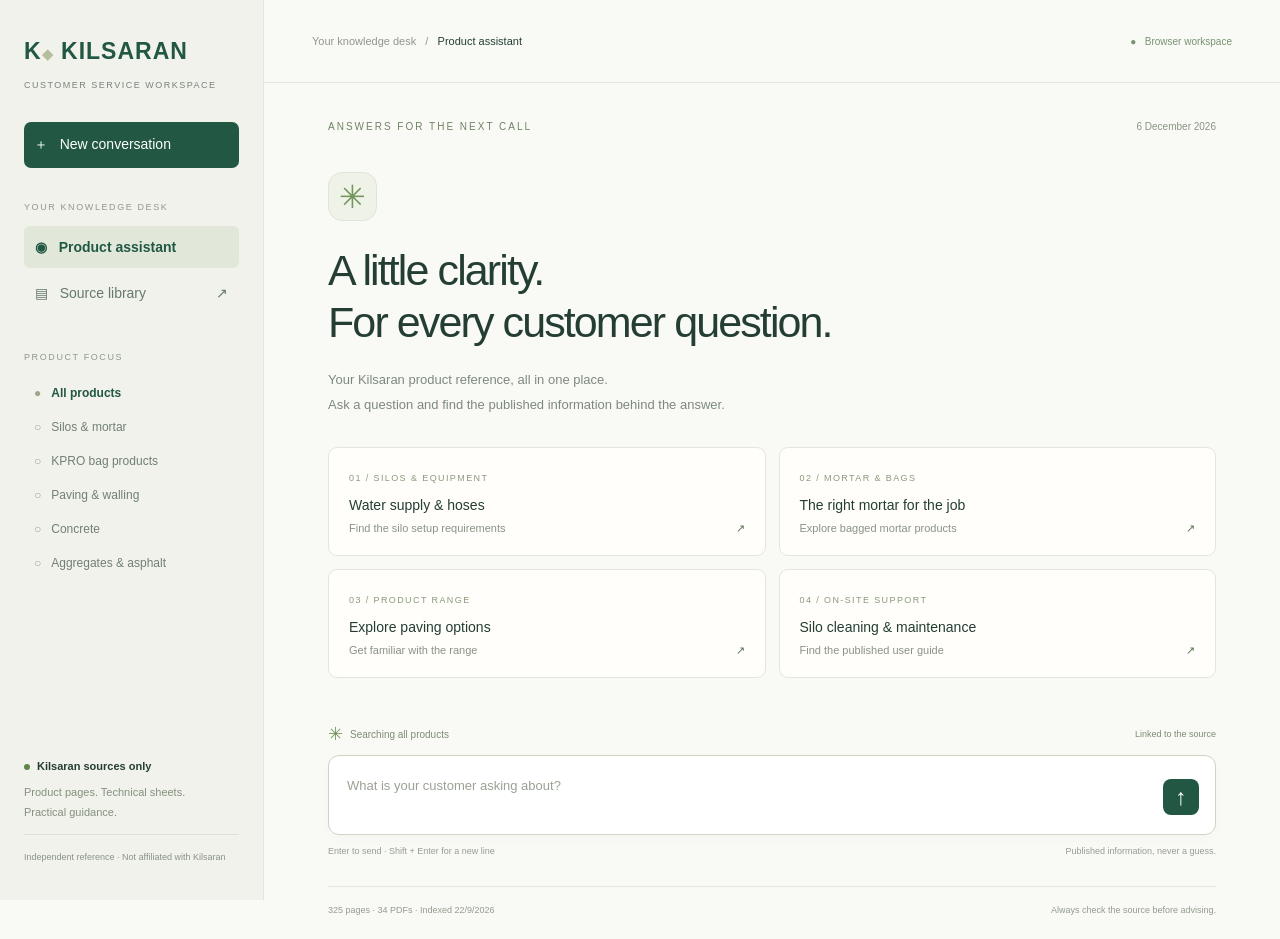
==== docs/index.html @ 09d6a737 "Build Kilsaran service companion and GitHub Pages edition" ====
<!doctype html><html lang="en"><head><meta charset="utf-8"><meta name="viewport" content="width=device-width,initial-scale=1"><title>Kilsaran | Service companion</title><link rel="stylesheet" href="./style.css"></head><body>
<aside><a class="brand" href="./">K<span>◆</span> KILSARAN</a><div class="workspace">CUSTOMER SERVICE WORKSPACE</div><button class="new" id="new">＋ &nbsp; New conversation</button><div class="side-label">YOUR KNOWLEDGE DESK</div><button class="nav active" id="assistant">◉ &nbsp; Product assistant</button><button class="nav" id="library">▤ &nbsp; Source library <span>↗</span></button><div class="side-label">PRODUCT FOCUS</div><div id="categories"></div><div class="sidebar-bottom"><div class="dot"></div><b>Kilsaran sources only</b><p>Product pages. Technical sheets.<br>Practical guidance.</p><small>Independent reference · Not affiliated with Kilsaran</small></div></aside>
<main><header><div><span class="breadcrumb">Your knowledge desk &nbsp; / &nbsp;</span> Product assistant</div><span class="local">● &nbsp; Browser workspace</span></header><div class="main-inner"><div class="topline"><span class="eyebrow">ANSWERS FOR THE NEXT CALL</span><span id="date"></span></div><section id="welcome"><div class="assistant-icon">✳</div><h1>A little clarity.<br>For every customer question.</h1><p class="intro">Your Kilsaran product reference, all in one place.<br>Ask a question and find the published information behind the answer.</p><div class="suggestions"><button data-q="What water supply and hose does a mortar silo require?"><span>01 / SILOS & EQUIPMENT</span><b>Water supply & hoses</b><p>Find the silo setup requirements <i>↗</i></p></button><button data-q="What mortar products are supplied in bags?"><span>02 / MORTAR & BAGS</span><b>The right mortar for the job</b><p>Explore bagged mortar products <i>↗</i></p></button><button data-q="What paving products does Kilsaran offer?"><span>03 / PRODUCT RANGE</span><b>Explore paving options</b><p>Get familiar with the range <i>↗</i></p></button><button data-q="What are the daily cleaning instructions for a silo mixer?"><span>04 / ON-SITE SUPPORT</span><b>Silo cleaning & maintenance</b><p>Find the published user guide <i>↗</i></p></button></div></section><section id="conversation" aria-live="polite" aria-label="Conversation"></section><section id="library-panel" hidden></section><div class="composer-wrap"><div class="focus-line"><span class="spark">✳</span><span id="focus-label">Searching all products</span><span class="source-note">Linked to the source</span></div><form id="chat"><label class="sr-only" for="question">Customer question</label><textarea id="question" maxlength="1500" rows="2" placeholder="What is your customer asking about?"></textarea><button id="send" aria-label="Send question" type="submit">↑</button></form><div class="under-composer"><span>Enter to send · Shift + Enter for a new line</span><span>Published information, never a guess.</span></div></div><footer><span id="coverage">Loading source library…</span><span>Always check the source before advising.</span></footer></div></main><script src="./search.js"></script><script src="./app.js"></script></body></html>
---- docs/style.css ----
:root{--green:#215743;--ink:#243e33;--muted:#79837c;--line:#e3e6dd;--paper:#f9faf6}*{box-sizing:border-box}body{margin:0;background:var(--paper);color:var(--ink);font:14px 'DM Sans',sans-serif}button,textarea{font:inherit}button,a{-webkit-tap-highlight-color:transparent}button{cursor:pointer}aside{width:264px;position:fixed;inset:0 auto 0 0;background:#f0f2eb;border-right:1px solid var(--line);padding:38px 24px;display:flex;flex-direction:column}.brand{font-size:23px;font-weight:800;letter-spacing:1px;text-decoration:none;color:var(--green);white-space:nowrap}.brand span{font-size:14px;color:#b5be9a}.workspace{font-size:9px;letter-spacing:1.5px;margin-top:15px;color:var(--muted)}.new{background:var(--green);color:white;border:0;border-radius:7px;padding:14px 10px;margin:32px 0 34px;text-align:left}.side-label{font-size:9px;letter-spacing:1.6px;color:#90998e;margin-bottom:14px}.nav{background:none;border:0;width:100%;text-align:left;color:#67796d;padding:13px 11px;border-radius:6px;margin-bottom:4px}.nav.active{background:#e1e8da;color:var(--green);font-weight:600}.nav span{float:right}.nav+.side-label{margin-top:34px}.category{display:block;border:0;background:none;text-align:left;width:100%;padding:10px;color:#728073;font-size:12px}.category:before{content:'○';margin-right:10px;color:#9ca78c}.category.selected{color:var(--green);font-weight:700}.category.selected:before{content:'●'}.sidebar-bottom{margin-top:auto;font-size:11px;padding-top:24px}.sidebar-bottom p{color:#85917e;line-height:1.8}.sidebar-bottom small{display:block;border-top:1px solid #dce1d4;padding-top:17px;font-size:9px;color:#8a9387}.dot{display:inline-block;width:6px;height:6px;background:#62824d;border-radius:50%;margin-right:7px}main{margin-left:264px}header{height:83px;border-bottom:1px solid var(--line);padding:0 48px;display:flex;align-items:center;justify-content:space-between;font-size:11px}.breadcrumb{color:#90978d}.local{font-size:10px;color:#789271}.main-inner{max-width:1100px;margin:auto;padding:38px 64px 24px}.topline{display:flex;justify-content:space-between;font-size:10px;color:#899383}.eyebrow{letter-spacing:2px;color:#6f8463}#date{font-size:10px}.assistant-icon{display:flex;align-items:center;justify-content:center;border:1px solid #dee5d8;border-radius:14px;width:49px;height:49px;color:#71955b;background:#eef2e7;font-size:32px;margin:40px 0 23px}h1{font-family:'Manrope',sans-serif;font-size:43px;letter-spacing:-1.9px;font-weight:500;line-height:1.22;margin:0 0 19px}.intro{color:#7d897e;line-height:1.9;font-size:13px}.suggestions{display:grid;grid-template-columns:1fr 1fr;gap:13px;margin:30px 0 33px}.suggestions button{border:1px solid var(--line);background:#fffefa;padding:20px;text-align:left;border-radius:9px;color:var(--ink);transition:.2s}.suggestions button:hover{border-color:#94aa7e;transform:translateY(-2px)}.suggestions span{font-size:9px;letter-spacing:1.4px;color:#8b987e}.suggestions b{display:block;font-size:14px;margin-top:13px;font-weight:500}.suggestions p{font-size:11px;color:#8a9285;margin:9px 0 0}.suggestions i{float:right;font-style:normal;color:#5a7252}.composer-wrap{position:sticky;bottom:0;background:var(--paper);padding-top:12px;padding-bottom:10px}.focus-line{font-size:10px;color:#7f8b75;display:flex;align-items:center;gap:7px;margin-bottom:10px}.spark{font-size:18px;color:#73945d}.source-note{margin-left:auto;font-size:9px}form{display:flex;align-items:center;border:1px solid #ccd6c2;border-radius:11px;background:white;padding:17px 16px 13px;box-shadow:0 5px 15px #29391805}textarea{flex:1;resize:none;border:0;outline:0;background:none;font-size:13px;line-height:1.7;color:var(--ink);min-width:0}textarea::placeholder{color:#9aA293}#send{width:36px;height:36px;border:0;border-radius:8px;background:var(--green);color:white;font-size:23px}#send:disabled{opacity:.4}.under-composer{display:flex;justify-content:space-between;font-size:9px;color:#959d91;padding-top:11px}footer{margin-top:20px;border-top:1px solid var(--line);padding-top:18px;display:flex;justify-content:space-between;gap:12px;font-size:9px;color:#939b8d}.user-message{background:#e9eee2;border-radius:12px;padding:18px 22px;margin:25px 0 20px 12%;white-space:pre-wrap}.reply{margin:20px 0 30px;line-height:1.7}.reply-label{font-size:10px;letter-spacing:1px;color:#78956a;font-weight:700}.source{background:white;border:1px solid var(--line);border-radius:8px;padding:18px;margin-top:12px}.source a{color:var(--green);font-weight:600;text-decoration:none}.source small{display:block;color:#96a087;font-size:10px}.source pre{font:12px/1.8 'DM Sans',sans-serif;white-space:pre-wrap;color:#667263;margin:12px 0 0}.source details{font-size:11px}.caution{background:#f1efdf;color:#81784b;padding:12px 15px;border-radius:6px;font-size:11px}.copy{background:none;border:1px solid var(--line);border-radius:5px;padding:6px 10px;color:#6c7d63;font-size:10px;margin-top:12px}.sr-only{position:absolute;width:1px;height:1px;overflow:hidden;clip:rect(0,0,0,0)}button:focus-visible,a:focus-visible{outline:2px solid #69945d;outline-offset:4px}form:focus-within{border-color:#71936a}#library-panel{padding:30px 0;line-height:1.9}#library-panel a{color:var(--green)}@media(min-width:1450px){.main-inner{padding-top:50px}.assistant-icon{margin-top:55px}h1{font-size:49px}.suggestions{margin-top:38px}.suggestions button{padding:25px}}@media(max-width:1000px){aside{width:218px;padding:30px 18px}main{margin-left:218px}.main-inner{padding:28px}header{padding:0 28px}h1{font-size:35px}}@media(max-width:700px){aside{position:relative;width:100%;padding:18px;display:block}.brand{font-size:19px}.workspace,.side-label,.nav,#categories,.sidebar-bottom{display:none}.new{float:right;margin:0;padding:8px 12px;font-size:11px}main{margin:0}header{height:52px;padding:0 20px}.local{display:none}.main-inner{padding:25px 20px}.assistant-icon{margin-top:30px}h1{font-size:34px}.suggestions{gap:9px}.suggestions button{padding:14px}.suggestions b{font-size:12px}.suggestions span{font-size:8px}.under-composer span:last-child,footer span:last-child{display:none}#date{display:none}}
@media(max-width:700px){#library{display:block;width:auto;font-size:10px;padding:8px 0;margin:6px 0 0}#library span{margin-left:8px}}
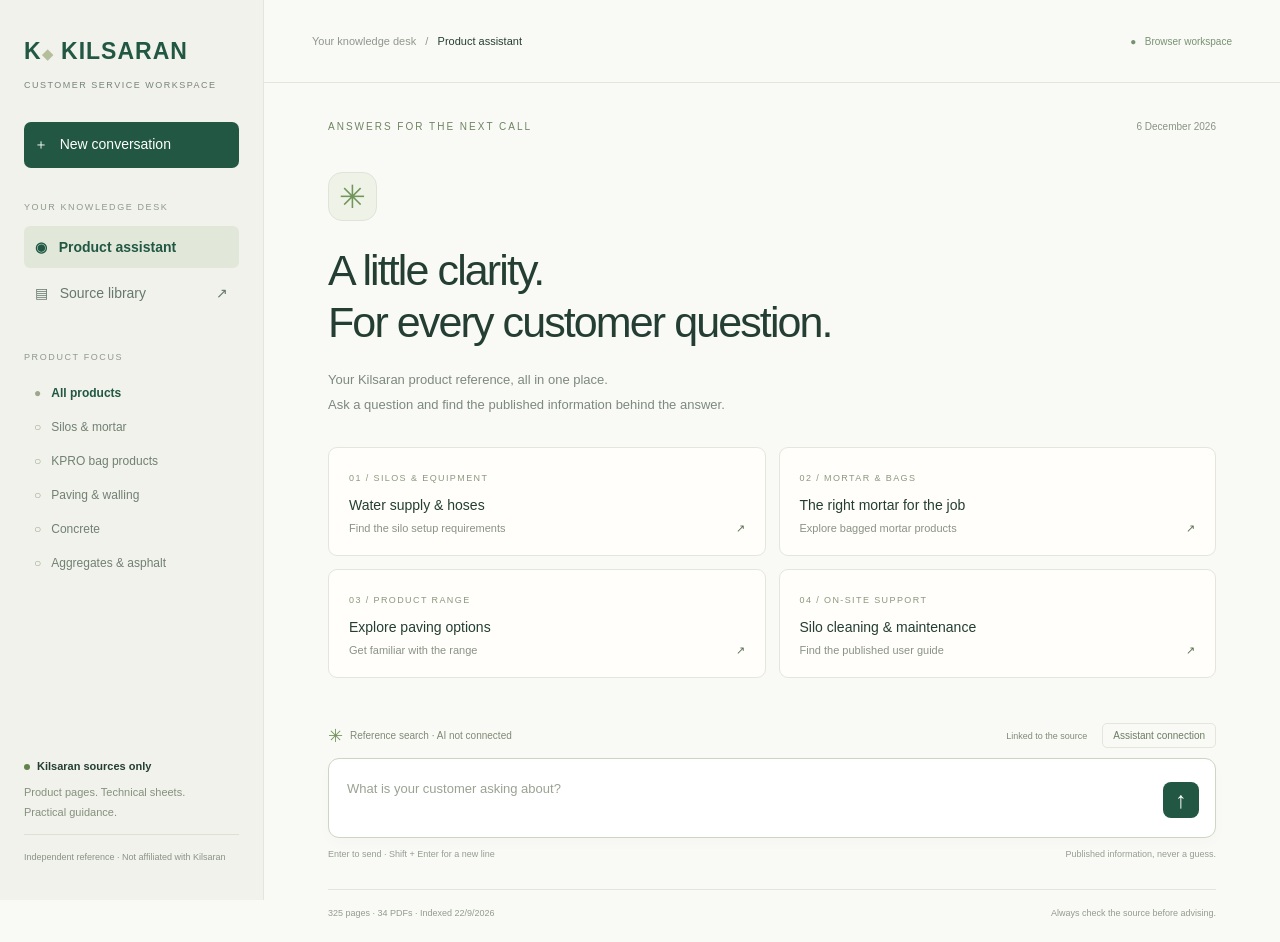
==== commit 8eefc283: "Prepare managed OpenAI RAG backend and authenticated browser connection" ====
--- a/docs/index.html
+++ b/docs/index.html
@@ -1,3 +1,3 @@
 <!doctype html><html lang="en"><head><meta charset="utf-8"><meta name="viewport" content="width=device-width,initial-scale=1"><title>Kilsaran | Service companion</title><link rel="stylesheet" href="./style.css"></head><body>
 <aside><a class="brand" href="./">K<span>◆</span> KILSARAN</a><div class="workspace">CUSTOMER SERVICE WORKSPACE</div><button class="new" id="new">＋ &nbsp; New conversation</button><div class="side-label">YOUR KNOWLEDGE DESK</div><button class="nav active" id="assistant">◉ &nbsp; Product assistant</button><button class="nav" id="library">▤ &nbsp; Source library <span>↗</span></button><div class="side-label">PRODUCT FOCUS</div><div id="categories"></div><div class="sidebar-bottom"><div class="dot"></div><b>Kilsaran sources only</b><p>Product pages. Technical sheets.<br>Practical guidance.</p><small>Independent reference · Not affiliated with Kilsaran</small></div></aside>
-<main><header><div><span class="breadcrumb">Your knowledge desk &nbsp; / &nbsp;</span> Product assistant</div><span class="local">● &nbsp; Browser workspace</span></header><div class="main-inner"><div class="topline"><span class="eyebrow">ANSWERS FOR THE NEXT CALL</span><span id="date"></span></div><section id="welcome"><div class="assistant-icon">✳</div><h1>A little clarity.<br>For every customer question.</h1><p class="intro">Your Kilsaran product reference, all in one place.<br>Ask a question and find the published information behind the answer.</p><div class="suggestions"><button data-q="What water supply and hose does a mortar silo require?"><span>01 / SILOS & EQUIPMENT</span><b>Water supply & hoses</b><p>Find the silo setup requirements <i>↗</i></p></button><button data-q="What mortar products are supplied in bags?"><span>02 / MORTAR & BAGS</span><b>The right mortar for the job</b><p>Explore bagged mortar products <i>↗</i></p></button><button data-q="What paving products does Kilsaran offer?"><span>03 / PRODUCT RANGE</span><b>Explore paving options</b><p>Get familiar with the range <i>↗</i></p></button><button data-q="What are the daily cleaning instructions for a silo mixer?"><span>04 / ON-SITE SUPPORT</span><b>Silo cleaning & maintenance</b><p>Find the published user guide <i>↗</i></p></button></div></section><section id="conversation" aria-live="polite" aria-label="Conversation"></section><section id="library-panel" hidden></section><div class="composer-wrap"><div class="focus-line"><span class="spark">✳</span><span id="focus-label">Searching all products</span><span class="source-note">Linked to the source</span></div><form id="chat"><label class="sr-only" for="question">Customer question</label><textarea id="question" maxlength="1500" rows="2" placeholder="What is your customer asking about?"></textarea><button id="send" aria-label="Send question" type="submit">↑</button></form><div class="under-composer"><span>Enter to send · Shift + Enter for a new line</span><span>Published information, never a guess.</span></div></div><footer><span id="coverage">Loading source library…</span><span>Always check the source before advising.</span></footer></div></main><script src="./search.js"></script><script src="./app.js"></script></body></html>
+<main><header><div><span class="breadcrumb">Your knowledge desk &nbsp; / &nbsp;</span> Product assistant</div><span class="local">● &nbsp; Browser workspace</span></header><div class="main-inner"><div class="topline"><span class="eyebrow">ANSWERS FOR THE NEXT CALL</span><span id="date"></span></div><section id="welcome"><div class="assistant-icon">✳</div><h1>A little clarity.<br>For every customer question.</h1><p class="intro">Your Kilsaran product reference, all in one place.<br>Ask a question and find the published information behind the answer.</p><div class="suggestions"><button data-q="What water supply and hose does a mortar silo require?"><span>01 / SILOS & EQUIPMENT</span><b>Water supply & hoses</b><p>Find the silo setup requirements <i>↗</i></p></button><button data-q="What mortar products are supplied in bags?"><span>02 / MORTAR & BAGS</span><b>The right mortar for the job</b><p>Explore bagged mortar products <i>↗</i></p></button><button data-q="What paving products does Kilsaran offer?"><span>03 / PRODUCT RANGE</span><b>Explore paving options</b><p>Get familiar with the range <i>↗</i></p></button><button data-q="What are the daily cleaning instructions for a silo mixer?"><span>04 / ON-SITE SUPPORT</span><b>Silo cleaning & maintenance</b><p>Find the published user guide <i>↗</i></p></button></div></section><section id="conversation" aria-live="polite" aria-label="Conversation"></section><section id="library-panel" hidden></section><div class="composer-wrap"><div class="focus-line"><span class="spark">✳</span><span id="focus-label">Searching all products</span><span class="source-note">Linked to the source</span></div><form id="chat"><label class="sr-only" for="question">Customer question</label><textarea id="question" maxlength="1500" rows="2" placeholder="What is your customer asking about?"></textarea><button id="send" aria-label="Send question" type="submit">↑</button></form><div class="under-composer"><span>Enter to send · Shift + Enter for a new line</span><span>Published information, never a guess.</span></div></div><footer><span id="coverage">Loading source library…</span><span>Always check the source before advising.</span></footer></div></main><script src="./search.js"></script><script src="./rag-client.js"></script><script src="./app.js"></script></body></html>
--- a/docs/style.css
+++ b/docs/style.css
@@ -1,2 +1,3 @@
 :root{--green:#215743;--ink:#243e33;--muted:#79837c;--line:#e3e6dd;--paper:#f9faf6}*{box-sizing:border-box}body{margin:0;background:var(--paper);color:var(--ink);font:14px 'DM Sans',sans-serif}button,textarea{font:inherit}button,a{-webkit-tap-highlight-color:transparent}button{cursor:pointer}aside{width:264px;position:fixed;inset:0 auto 0 0;background:#f0f2eb;border-right:1px solid var(--line);padding:38px 24px;display:flex;flex-direction:column}.brand{font-size:23px;font-weight:800;letter-spacing:1px;text-decoration:none;color:var(--green);white-space:nowrap}.brand span{font-size:14px;color:#b5be9a}.workspace{font-size:9px;letter-spacing:1.5px;margin-top:15px;color:var(--muted)}.new{background:var(--green);color:white;border:0;border-radius:7px;padding:14px 10px;margin:32px 0 34px;text-align:left}.side-label{font-size:9px;letter-spacing:1.6px;color:#90998e;margin-bottom:14px}.nav{background:none;border:0;width:100%;text-align:left;color:#67796d;padding:13px 11px;border-radius:6px;margin-bottom:4px}.nav.active{background:#e1e8da;color:var(--green);font-weight:600}.nav span{float:right}.nav+.side-label{margin-top:34px}.category{display:block;border:0;background:none;text-align:left;width:100%;padding:10px;color:#728073;font-size:12px}.category:before{content:'○';margin-right:10px;color:#9ca78c}.category.selected{color:var(--green);font-weight:700}.category.selected:before{content:'●'}.sidebar-bottom{margin-top:auto;font-size:11px;padding-top:24px}.sidebar-bottom p{color:#85917e;line-height:1.8}.sidebar-bottom small{display:block;border-top:1px solid #dce1d4;padding-top:17px;font-size:9px;color:#8a9387}.dot{display:inline-block;width:6px;height:6px;background:#62824d;border-radius:50%;margin-right:7px}main{margin-left:264px}header{height:83px;border-bottom:1px solid var(--line);padding:0 48px;display:flex;align-items:center;justify-content:space-between;font-size:11px}.breadcrumb{color:#90978d}.local{font-size:10px;color:#789271}.main-inner{max-width:1100px;margin:auto;padding:38px 64px 24px}.topline{display:flex;justify-content:space-between;font-size:10px;color:#899383}.eyebrow{letter-spacing:2px;color:#6f8463}#date{font-size:10px}.assistant-icon{display:flex;align-items:center;justify-content:center;border:1px solid #dee5d8;border-radius:14px;width:49px;height:49px;color:#71955b;background:#eef2e7;font-size:32px;margin:40px 0 23px}h1{font-family:'Manrope',sans-serif;font-size:43px;letter-spacing:-1.9px;font-weight:500;line-height:1.22;margin:0 0 19px}.intro{color:#7d897e;line-height:1.9;font-size:13px}.suggestions{display:grid;grid-template-columns:1fr 1fr;gap:13px;margin:30px 0 33px}.suggestions button{border:1px solid var(--line);background:#fffefa;padding:20px;text-align:left;border-radius:9px;color:var(--ink);transition:.2s}.suggestions button:hover{border-color:#94aa7e;transform:translateY(-2px)}.suggestions span{font-size:9px;letter-spacing:1.4px;color:#8b987e}.suggestions b{display:block;font-size:14px;margin-top:13px;font-weight:500}.suggestions p{font-size:11px;color:#8a9285;margin:9px 0 0}.suggestions i{float:right;font-style:normal;color:#5a7252}.composer-wrap{position:sticky;bottom:0;background:var(--paper);padding-top:12px;padding-bottom:10px}.focus-line{font-size:10px;color:#7f8b75;display:flex;align-items:center;gap:7px;margin-bottom:10px}.spark{font-size:18px;color:#73945d}.source-note{margin-left:auto;font-size:9px}form{display:flex;align-items:center;border:1px solid #ccd6c2;border-radius:11px;background:white;padding:17px 16px 13px;box-shadow:0 5px 15px #29391805}textarea{flex:1;resize:none;border:0;outline:0;background:none;font-size:13px;line-height:1.7;color:var(--ink);min-width:0}textarea::placeholder{color:#9aA293}#send{width:36px;height:36px;border:0;border-radius:8px;background:var(--green);color:white;font-size:23px}#send:disabled{opacity:.4}.under-composer{display:flex;justify-content:space-between;font-size:9px;color:#959d91;padding-top:11px}footer{margin-top:20px;border-top:1px solid var(--line);padding-top:18px;display:flex;justify-content:space-between;gap:12px;font-size:9px;color:#939b8d}.user-message{background:#e9eee2;border-radius:12px;padding:18px 22px;margin:25px 0 20px 12%;white-space:pre-wrap}.reply{margin:20px 0 30px;line-height:1.7}.reply-label{font-size:10px;letter-spacing:1px;color:#78956a;font-weight:700}.source{background:white;border:1px solid var(--line);border-radius:8px;padding:18px;margin-top:12px}.source a{color:var(--green);font-weight:600;text-decoration:none}.source small{display:block;color:#96a087;font-size:10px}.source pre{font:12px/1.8 'DM Sans',sans-serif;white-space:pre-wrap;color:#667263;margin:12px 0 0}.source details{font-size:11px}.caution{background:#f1efdf;color:#81784b;padding:12px 15px;border-radius:6px;font-size:11px}.copy{background:none;border:1px solid var(--line);border-radius:5px;padding:6px 10px;color:#6c7d63;font-size:10px;margin-top:12px}.sr-only{position:absolute;width:1px;height:1px;overflow:hidden;clip:rect(0,0,0,0)}button:focus-visible,a:focus-visible{outline:2px solid #69945d;outline-offset:4px}form:focus-within{border-color:#71936a}#library-panel{padding:30px 0;line-height:1.9}#library-panel a{color:var(--green)}@media(min-width:1450px){.main-inner{padding-top:50px}.assistant-icon{margin-top:55px}h1{font-size:49px}.suggestions{margin-top:38px}.suggestions button{padding:25px}}@media(max-width:1000px){aside{width:218px;padding:30px 18px}main{margin-left:218px}.main-inner{padding:28px}header{padding:0 28px}h1{font-size:35px}}@media(max-width:700px){aside{position:relative;width:100%;padding:18px;display:block}.brand{font-size:19px}.workspace,.side-label,.nav,#categories,.sidebar-bottom{display:none}.new{float:right;margin:0;padding:8px 12px;font-size:11px}main{margin:0}header{height:52px;padding:0 20px}.local{display:none}.main-inner{padding:25px 20px}.assistant-icon{margin-top:30px}h1{font-size:34px}.suggestions{gap:9px}.suggestions button{padding:14px}.suggestions b{font-size:12px}.suggestions span{font-size:8px}.under-composer span:last-child,footer span:last-child{display:none}#date{display:none}}
-@media(max-width:700px){#library{display:block;width:auto;font-size:10px;padding:8px 0;margin:6px 0 0}#library span{margin-left:8px}}+@media(max-width:700px){#library{display:block;width:auto;font-size:10px;padding:8px 0;margin:6px 0 0}#library span{margin-left:8px}}
+.reply>p{white-space:pre-wrap}.rag-settings{max-width:480px;width:calc(100% - 32px);border:1px solid #ccd6c2;border-radius:14px;padding:28px;color:var(--ink);background:var(--paper)}.rag-settings::backdrop{background:#183a3066}.rag-settings p{font-size:12px;line-height:1.7}.rag-settings label{display:block;margin:16px 0;font-size:12px}.rag-settings input{display:block;width:100%;margin-top:7px;padding:12px;border:1px solid #ccd6c2;border-radius:6px}.rag-settings button{padding:9px 14px;border-radius:6px;border:1px solid #ccd6c2;margin-right:8px}.focus-line .copy{margin:0 0 0 8px}#rag-error{color:#9b3f32}
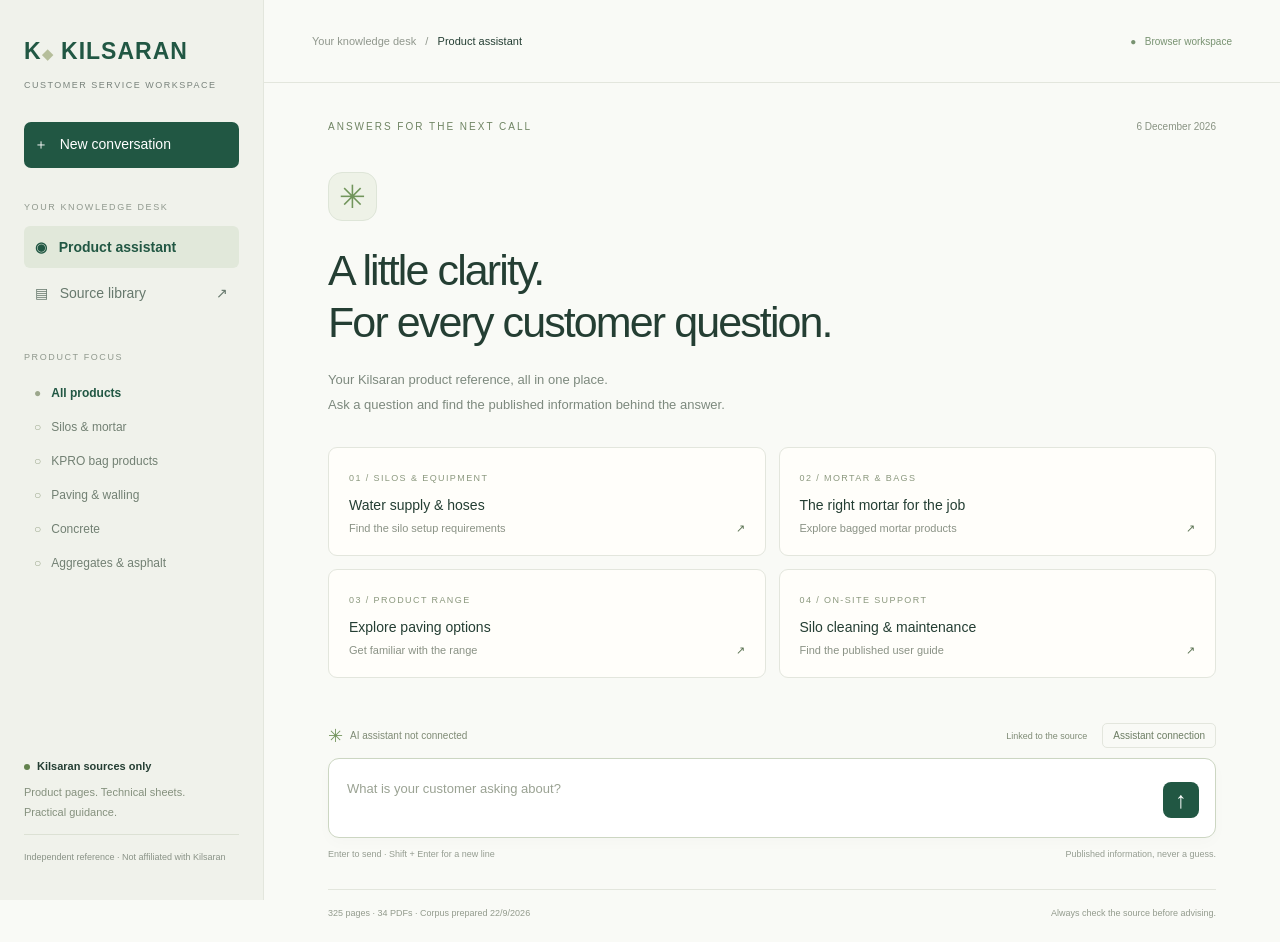
==== commit 0b71d4d2: "Remove published extract matcher and require AI backend for answers" ====
--- a/docs/index.html
+++ b/docs/index.html
@@ -1,3 +1,3 @@
 <!doctype html><html lang="en"><head><meta charset="utf-8"><meta name="viewport" content="width=device-width,initial-scale=1"><title>Kilsaran | Service companion</title><link rel="stylesheet" href="./style.css"></head><body>
 <aside><a class="brand" href="./">K<span>◆</span> KILSARAN</a><div class="workspace">CUSTOMER SERVICE WORKSPACE</div><button class="new" id="new">＋ &nbsp; New conversation</button><div class="side-label">YOUR KNOWLEDGE DESK</div><button class="nav active" id="assistant">◉ &nbsp; Product assistant</button><button class="nav" id="library">▤ &nbsp; Source library <span>↗</span></button><div class="side-label">PRODUCT FOCUS</div><div id="categories"></div><div class="sidebar-bottom"><div class="dot"></div><b>Kilsaran sources only</b><p>Product pages. Technical sheets.<br>Practical guidance.</p><small>Independent reference · Not affiliated with Kilsaran</small></div></aside>
-<main><header><div><span class="breadcrumb">Your knowledge desk &nbsp; / &nbsp;</span> Product assistant</div><span class="local">● &nbsp; Browser workspace</span></header><div class="main-inner"><div class="topline"><span class="eyebrow">ANSWERS FOR THE NEXT CALL</span><span id="date"></span></div><section id="welcome"><div class="assistant-icon">✳</div><h1>A little clarity.<br>For every customer question.</h1><p class="intro">Your Kilsaran product reference, all in one place.<br>Ask a question and find the published information behind the answer.</p><div class="suggestions"><button data-q="What water supply and hose does a mortar silo require?"><span>01 / SILOS & EQUIPMENT</span><b>Water supply & hoses</b><p>Find the silo setup requirements <i>↗</i></p></button><button data-q="What mortar products are supplied in bags?"><span>02 / MORTAR & BAGS</span><b>The right mortar for the job</b><p>Explore bagged mortar products <i>↗</i></p></button><button data-q="What paving products does Kilsaran offer?"><span>03 / PRODUCT RANGE</span><b>Explore paving options</b><p>Get familiar with the range <i>↗</i></p></button><button data-q="What are the daily cleaning instructions for a silo mixer?"><span>04 / ON-SITE SUPPORT</span><b>Silo cleaning & maintenance</b><p>Find the published user guide <i>↗</i></p></button></div></section><section id="conversation" aria-live="polite" aria-label="Conversation"></section><section id="library-panel" hidden></section><div class="composer-wrap"><div class="focus-line"><span class="spark">✳</span><span id="focus-label">Searching all products</span><span class="source-note">Linked to the source</span></div><form id="chat"><label class="sr-only" for="question">Customer question</label><textarea id="question" maxlength="1500" rows="2" placeholder="What is your customer asking about?"></textarea><button id="send" aria-label="Send question" type="submit">↑</button></form><div class="under-composer"><span>Enter to send · Shift + Enter for a new line</span><span>Published information, never a guess.</span></div></div><footer><span id="coverage">Loading source library…</span><span>Always check the source before advising.</span></footer></div></main><script src="./search.js"></script><script src="./rag-client.js"></script><script src="./app.js"></script></body></html>
+<main><header><div><span class="breadcrumb">Your knowledge desk &nbsp; / &nbsp;</span> Product assistant</div><span class="local">● &nbsp; Browser workspace</span></header><div class="main-inner"><div class="topline"><span class="eyebrow">ANSWERS FOR THE NEXT CALL</span><span id="date"></span></div><section id="welcome"><div class="assistant-icon">✳</div><h1>A little clarity.<br>For every customer question.</h1><p class="intro">Your Kilsaran product reference, all in one place.<br>Ask a question and find the published information behind the answer.</p><div class="suggestions"><button data-q="What water supply and hose does a mortar silo require?"><span>01 / SILOS & EQUIPMENT</span><b>Water supply & hoses</b><p>Find the silo setup requirements <i>↗</i></p></button><button data-q="What mortar products are supplied in bags?"><span>02 / MORTAR & BAGS</span><b>The right mortar for the job</b><p>Explore bagged mortar products <i>↗</i></p></button><button data-q="What paving products does Kilsaran offer?"><span>03 / PRODUCT RANGE</span><b>Explore paving options</b><p>Get familiar with the range <i>↗</i></p></button><button data-q="What are the daily cleaning instructions for a silo mixer?"><span>04 / ON-SITE SUPPORT</span><b>Silo cleaning & maintenance</b><p>Find the published user guide <i>↗</i></p></button></div></section><section id="conversation" aria-live="polite" aria-label="Conversation"></section><section id="library-panel" hidden></section><div class="composer-wrap"><div class="focus-line"><span class="spark">✳</span><span id="focus-label">Searching all products</span><span class="source-note">Linked to the source</span></div><form id="chat"><label class="sr-only" for="question">Customer question</label><textarea id="question" maxlength="1500" rows="2" placeholder="What is your customer asking about?"></textarea><button id="send" aria-label="Send question" type="submit">↑</button></form><div class="under-composer"><span>Enter to send · Shift + Enter for a new line</span><span>Published information, never a guess.</span></div></div><footer><span id="coverage">Loading source library…</span><span>Always check the source before advising.</span></footer></div></main><script src="./rag-client.js"></script><script src="./app.js"></script></body></html>
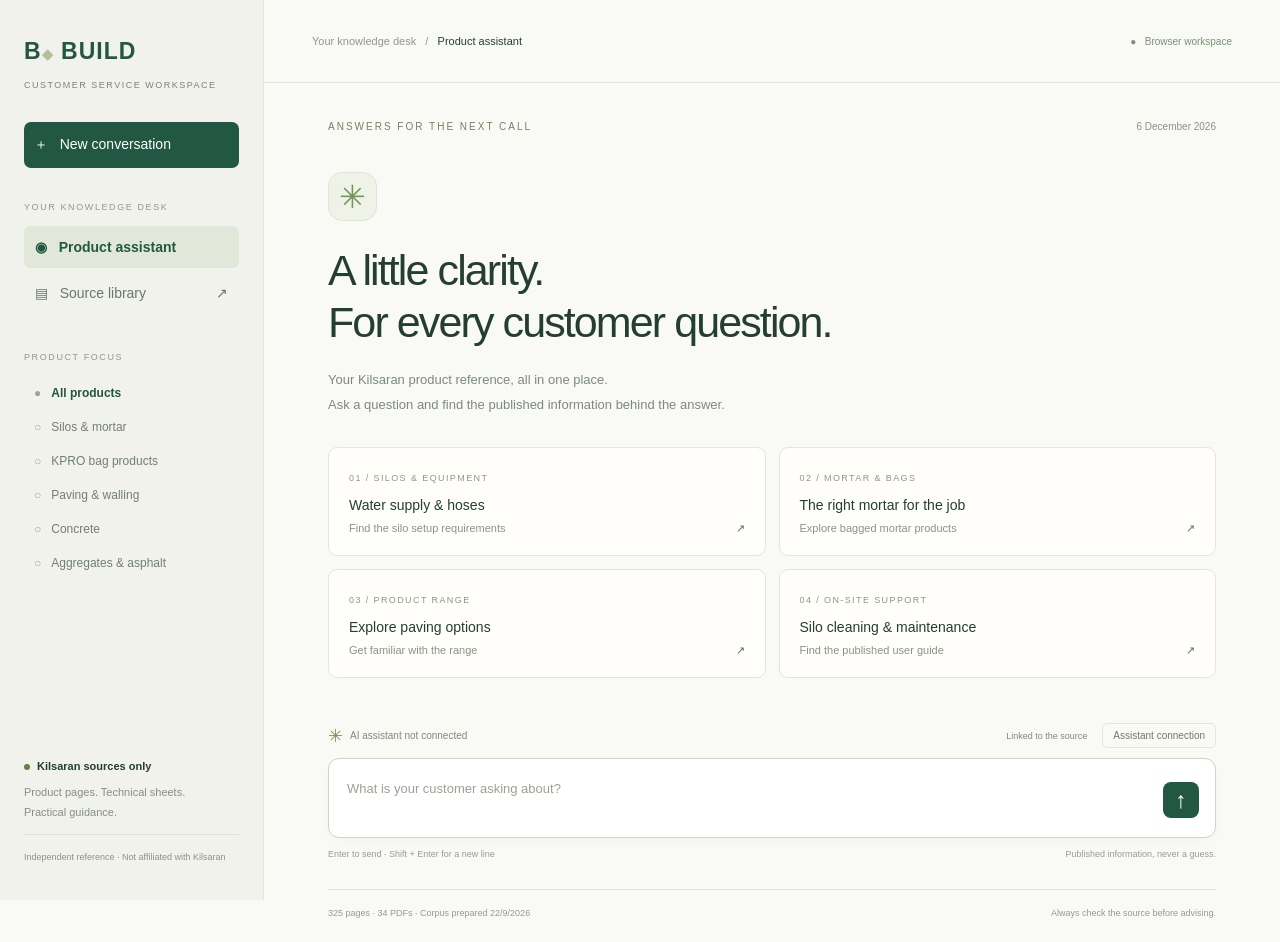
==== commit b646b586: "Rename assistant to Build and add live RAG evaluation" ====
--- a/docs/index.html
+++ b/docs/index.html
@@ -1,3 +1,3 @@
-<!doctype html><html lang="en"><head><meta charset="utf-8"><meta name="viewport" content="width=device-width,initial-scale=1"><title>Kilsaran | Service companion</title><link rel="stylesheet" href="./style.css"></head><body>
-<aside><a class="brand" href="./">K<span>◆</span> KILSARAN</a><div class="workspace">CUSTOMER SERVICE WORKSPACE</div><button class="new" id="new">＋ &nbsp; New conversation</button><div class="side-label">YOUR KNOWLEDGE DESK</div><button class="nav active" id="assistant">◉ &nbsp; Product assistant</button><button class="nav" id="library">▤ &nbsp; Source library <span>↗</span></button><div class="side-label">PRODUCT FOCUS</div><div id="categories"></div><div class="sidebar-bottom"><div class="dot"></div><b>Kilsaran sources only</b><p>Product pages. Technical sheets.<br>Practical guidance.</p><small>Independent reference · Not affiliated with Kilsaran</small></div></aside>
-<main><header><div><span class="breadcrumb">Your knowledge desk &nbsp; / &nbsp;</span> Product assistant</div><span class="local">● &nbsp; Browser workspace</span></header><div class="main-inner"><div class="topline"><span class="eyebrow">ANSWERS FOR THE NEXT CALL</span><span id="date"></span></div><section id="welcome"><div class="assistant-icon">✳</div><h1>A little clarity.<br>For every customer question.</h1><p class="intro">Your Kilsaran product reference, all in one place.<br>Ask a question and find the published information behind the answer.</p><div class="suggestions"><button data-q="What water supply and hose does a mortar silo require?"><span>01 / SILOS & EQUIPMENT</span><b>Water supply & hoses</b><p>Find the silo setup requirements <i>↗</i></p></button><button data-q="What mortar products are supplied in bags?"><span>02 / MORTAR & BAGS</span><b>The right mortar for the job</b><p>Explore bagged mortar products <i>↗</i></p></button><button data-q="What paving products does Kilsaran offer?"><span>03 / PRODUCT RANGE</span><b>Explore paving options</b><p>Get familiar with the range <i>↗</i></p></button><button data-q="What are the daily cleaning instructions for a silo mixer?"><span>04 / ON-SITE SUPPORT</span><b>Silo cleaning & maintenance</b><p>Find the published user guide <i>↗</i></p></button></div></section><section id="conversation" aria-live="polite" aria-label="Conversation"></section><section id="library-panel" hidden></section><div class="composer-wrap"><div class="focus-line"><span class="spark">✳</span><span id="focus-label">Searching all products</span><span class="source-note">Linked to the source</span></div><form id="chat"><label class="sr-only" for="question">Customer question</label><textarea id="question" maxlength="1500" rows="2" placeholder="What is your customer asking about?"></textarea><button id="send" aria-label="Send question" type="submit">↑</button></form><div class="under-composer"><span>Enter to send · Shift + Enter for a new line</span><span>Published information, never a guess.</span></div></div><footer><span id="coverage">Loading source library…</span><span>Always check the source before advising.</span></footer></div></main><script src="./rag-client.js"></script><script src="./app.js"></script></body></html>
+<!doctype html><html lang="en"><head><meta charset="utf-8"><meta name="viewport" content="width=device-width,initial-scale=1"><title>Build | Service companion</title><link rel="stylesheet" href="./style.css?v=f38421d95bfe"></head><body>
+<aside><a class="brand" href="./">B<span>◆</span> BUILD</a><div class="workspace">CUSTOMER SERVICE WORKSPACE</div><button class="new" id="new">＋ &nbsp; New conversation</button><div class="side-label">YOUR KNOWLEDGE DESK</div><button class="nav active" id="assistant">◉ &nbsp; Product assistant</button><button class="nav" id="library">▤ &nbsp; Source library <span>↗</span></button><div class="side-label">PRODUCT FOCUS</div><div id="categories"></div><div class="sidebar-bottom"><div class="dot"></div><b>Kilsaran sources only</b><p>Product pages. Technical sheets.<br>Practical guidance.</p><small>Independent reference · Not affiliated with Kilsaran</small></div></aside>
+<main><header><div><span class="breadcrumb">Your knowledge desk &nbsp; / &nbsp;</span> Product assistant</div><span class="local">● &nbsp; Browser workspace</span></header><div class="main-inner"><div class="topline"><span class="eyebrow">ANSWERS FOR THE NEXT CALL</span><span id="date"></span></div><section id="welcome"><div class="assistant-icon">✳</div><h1>A little clarity.<br>For every customer question.</h1><p class="intro">Your Kilsaran product reference, all in one place.<br>Ask a question and find the published information behind the answer.</p><div class="suggestions"><button data-q="What water supply and hose does a mortar silo require?"><span>01 / SILOS & EQUIPMENT</span><b>Water supply & hoses</b><p>Find the silo setup requirements <i>↗</i></p></button><button data-q="What mortar products are supplied in bags?"><span>02 / MORTAR & BAGS</span><b>The right mortar for the job</b><p>Explore bagged mortar products <i>↗</i></p></button><button data-q="What paving products does Kilsaran offer?"><span>03 / PRODUCT RANGE</span><b>Explore paving options</b><p>Get familiar with the range <i>↗</i></p></button><button data-q="What are the daily cleaning instructions for a silo mixer?"><span>04 / ON-SITE SUPPORT</span><b>Silo cleaning & maintenance</b><p>Find the published user guide <i>↗</i></p></button></div></section><section id="conversation" aria-live="polite" aria-label="Conversation"></section><section id="library-panel" hidden></section><div class="composer-wrap"><div class="focus-line"><span class="spark">✳</span><span id="focus-label">Searching all products</span><span class="source-note">Linked to the source</span></div><form id="chat"><label class="sr-only" for="question">Customer question</label><textarea id="question" maxlength="1500" rows="2" placeholder="What is your customer asking about?"></textarea><button id="send" aria-label="Send question" type="submit">↑</button></form><div class="under-composer"><span>Enter to send · Shift + Enter for a new line</span><span>Published information, never a guess.</span></div></div><footer><span id="coverage">Loading source library…</span><span>Always check the source before advising.</span></footer></div></main><script src="./rag-client.js?v=aaffdd5ee9c3"></script><script src="./app.js?v=7258b7b31f99"></script></body></html>
